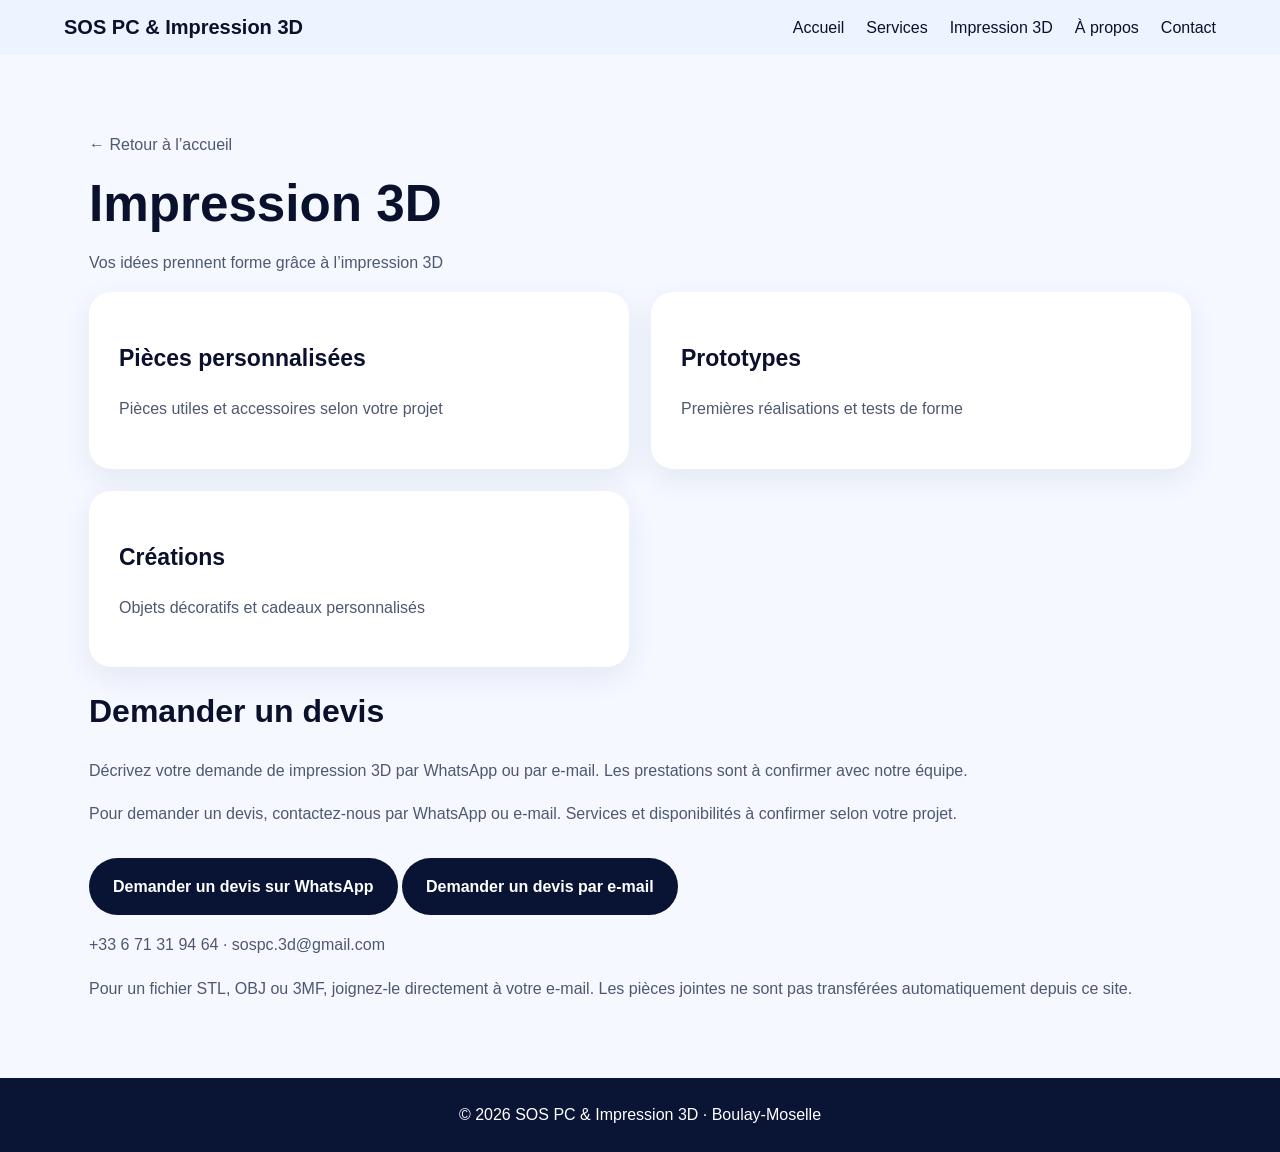
==== impression-3d.html @ f1ce177b "Add working WhatsApp and email quote contact options" ====
<!doctype html><html lang="fr"><head><meta charset="utf-8"><meta name="viewport" content="width=device-width,initial-scale=1"><meta name="theme-color" content="#dce8ff"><link rel="stylesheet" href="style.css"><title>Impression 3D | SOS PC & Impression 3D</title></head><body><header class="site-header"><a href="index.html"><strong>SOS PC & Impression 3D</strong></a><nav><a href="index.html">Accueil</a><a href="informatique.html">Services</a><a href="impression-3d.html">Impression 3D</a><a href="index.html#apropos">À propos</a><a href="index.html#contact">Contact</a></nav></header><main class="section"><p><a href="index.html">← Retour à l’accueil</a></p><h1>Impression 3D</h1><p>Vos idées prennent forme grâce à l’impression 3D</p><div class="grid"><article class="tile"><h3>Pièces personnalisées</h3><p>Pièces utiles et accessoires selon votre projet</p></article><article class="tile"><h3>Prototypes</h3><p>Premières réalisations et tests de forme</p></article><article class="tile"><h3>Créations</h3><p>Objets décoratifs et cadeaux personnalisés</p></article></div><section id="devis"><h2>Demander un devis</h2><p>Décrivez votre demande de impression 3D par WhatsApp ou par e-mail. Les prestations sont à confirmer avec notre équipe.</p><p>Pour demander un devis, contactez-nous par WhatsApp ou e-mail. Services et disponibilités à confirmer selon votre projet.</p><p><a class="btn" href="https://wa.me/33671319464?text=Bonjour%2C%20je%20souhaite%20demander%20un%20devis%20%C3%A0%20SOS%20PC%20%26%20Impression%203D." target="_blank" rel="noopener">Demander un devis sur WhatsApp</a> <a class="btn" href="mailto:sospc.3d@gmail.com?subject=Demande%20de%20devis%20SOS%20PC">Demander un devis par e-mail</a></p><p><a href="tel:+33671319464">+33 6 71 31 94 64</a> · <a href="mailto:sospc.3d@gmail.com">sospc.3d@gmail.com</a></p><p>Pour un fichier STL, OBJ ou 3MF, joignez-le directement à votre e-mail. Les pièces jointes ne sont pas transférées automatiquement depuis ce site.</p></section></main><footer>© 2026 SOS PC & Impression 3D · Boulay-Moselle</footer></body></html>
---- style.css ----
*{box-sizing:border-box}html{scroll-behavior:smooth}body{margin:0;font-family:Arial,sans-serif;color:#09112c;background:#f5f8ff}a{text-decoration:none;color:inherit}.desktop-hero{position:relative;max-width:1920px;margin:auto}.desktop-hero img{display:block;width:100%;height:auto}.hotspot{position:absolute;display:block;border-radius:16px}.hotspot:focus-visible{outline:4px solid #00b7ff;outline-offset:2px}.nav-home{left:30%;top:0;width:9%;height:9%}.nav-services{left:39%;top:0;width:10%;height:9%}.nav-print{left:49%;top:0;width:15%;height:9%}.nav-about{left:64%;top:0;width:11%;height:9%}.nav-contact{left:75%;top:0;width:10%;height:9%}.pc-link{left:8%;top:68%;width:20%;height:17%}.print-link{left:29%;top:68%;width:20%;height:17%}.assist-link{left:50%;top:68%;width:20%;height:17%}.contact-link{left:40%;top:87%;width:21%;height:9%}.mobile-hero{display:none}.site-header{background:#eef4ff;padding:16px 5%;display:flex;justify-content:space-between;align-items:center;gap:15px;flex-wrap:wrap}.site-header strong{font-size:20px}.site-header nav{display:flex;gap:22px;flex-wrap:wrap}.site-header a:hover{color:#1686d3}.section{max-width:1150px;margin:auto;padding:60px 24px}.section h1{font-size:clamp(32px,4vw,52px);margin:0 0 15px}.section h2{font-size:32px}.section p{line-height:1.7;color:#4e5870}.grid{display:grid;grid-template-columns:repeat(2,1fr);gap:22px}.tile{padding:30px;background:white;border-radius:22px;box-shadow:0 10px 30px #12275414}.tile h3{font-size:23px}.btn{display:inline-block;background:#091333;color:white;border-radius:40px;padding:15px 24px;font-weight:bold;margin-top:15px}.btn:hover{background:#145c9e}footer{background:#0a1435;color:white;text-align:center;padding:28px}input,textarea{display:block;width:100%;padding:13px;margin:10px 0 20px;border:1px solid #c5cce0;border-radius:10px;font:inherit}textarea{min-height:140px}.notice{background:#e6f3ff;padding:14px;border-radius:12px}.mobile-cards{display:grid;grid-template-columns:1fr 1fr;gap:15px}.mobile-cards a{padding:22px;border-radius:20px;background:#fff;box-shadow:0 8px 25px #09133315;font-weight:bold}.mobile-cards span{display:block;font-size:38px;margin-bottom:12px}@media(max-width:720px){.desktop-hero{display:none}.mobile-hero{display:block;background:linear-gradient(125deg,#c8dcff,#e7ddfa);padding:18px 18px 50px;text-align:center}.mobile-hero img{width:100%;max-width:480px;border-radius:20px;box-shadow:0 15px 40px #101a442a}.mobile-hero h1{font-size:32px}.mobile-hero p{font-size:16px}.mobile-cards{grid-template-columns:1fr}.grid{grid-template-columns:1fr}.section{padding:42px 18px}.site-header nav{gap:12px;font-size:14px}}
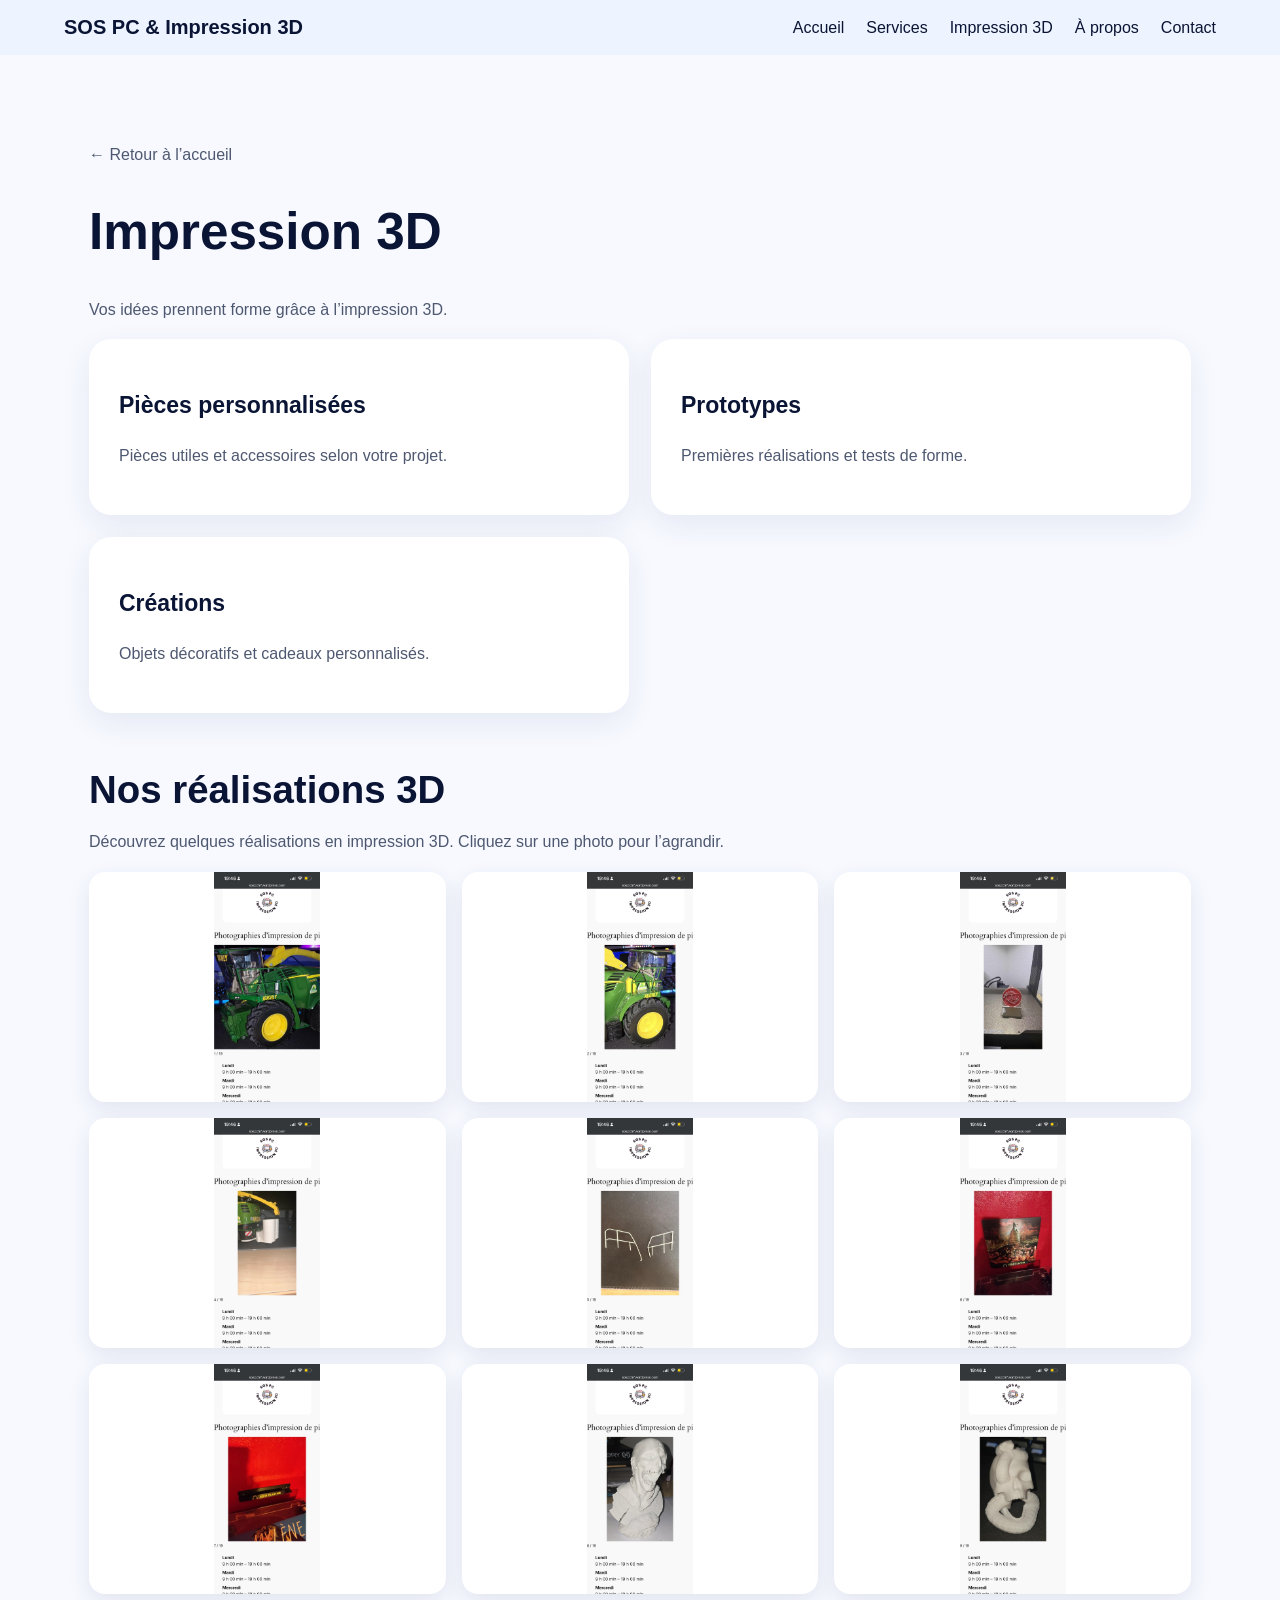
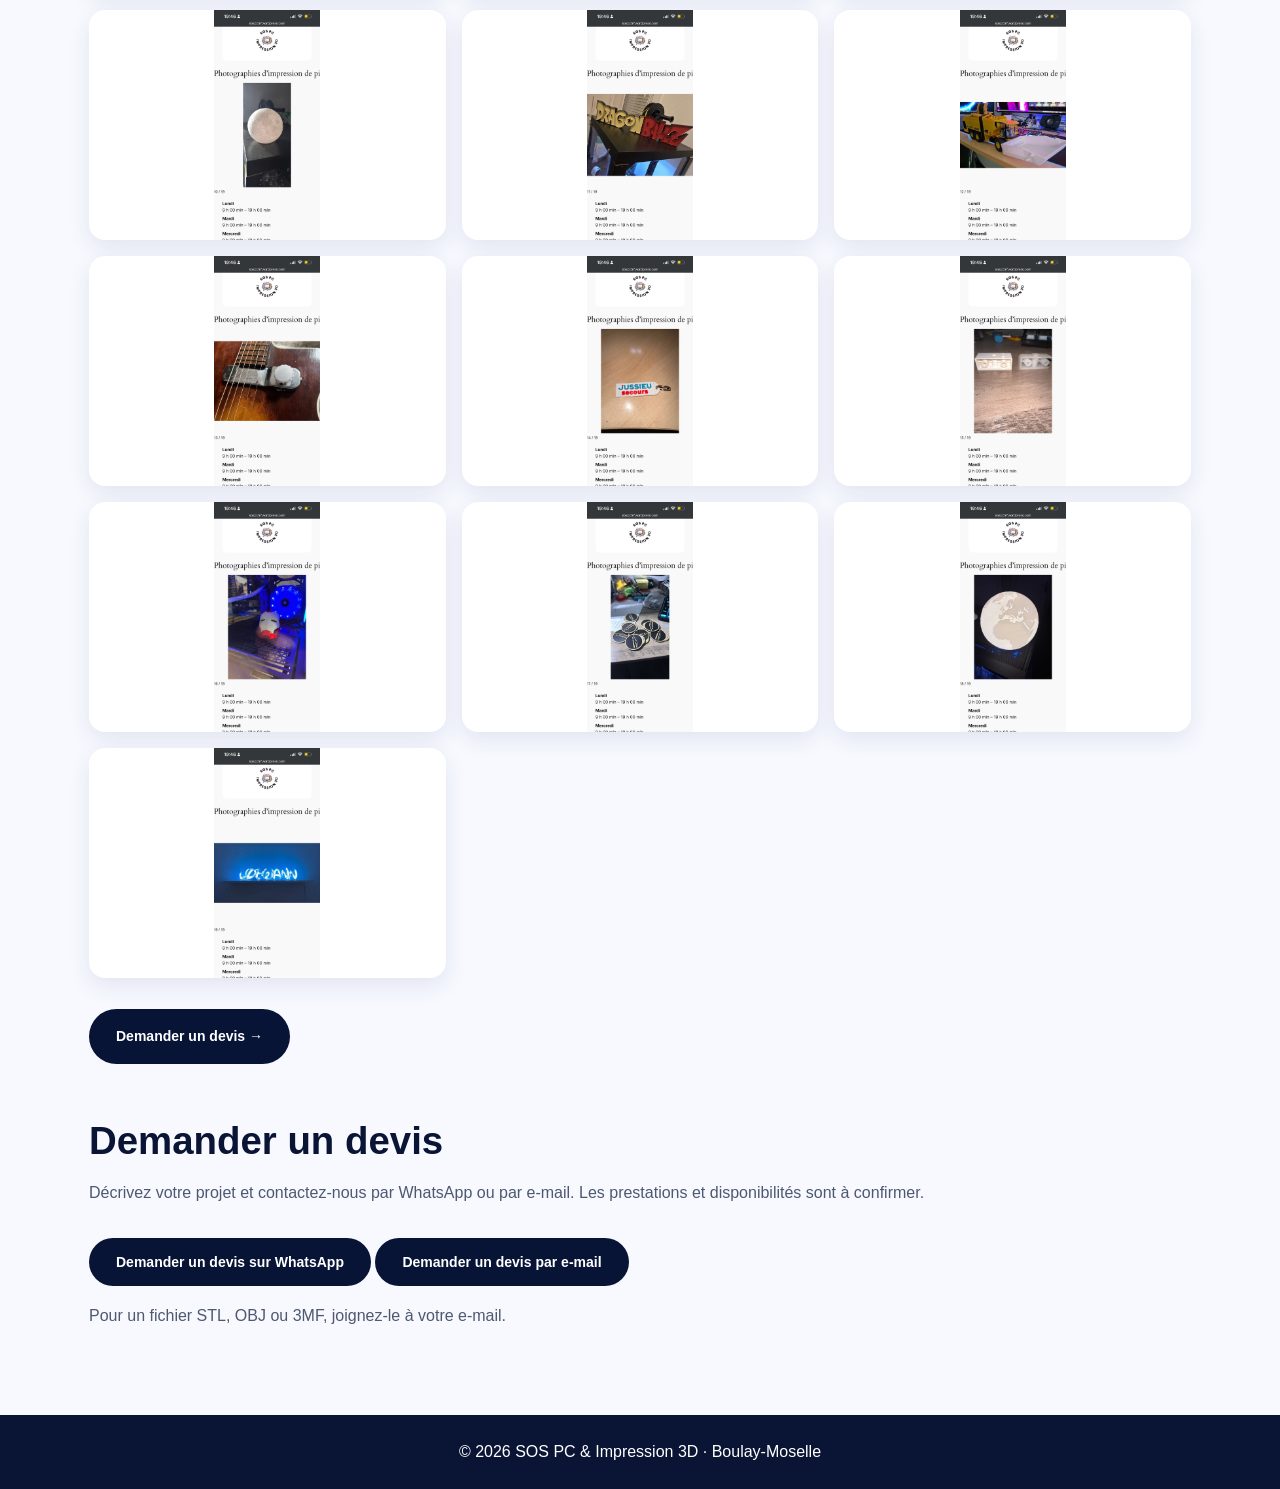
==== commit 98f8605b: "Add files via upload" ====
--- a/impression-3d.html
+++ b/impression-3d.html
@@ -1 +1,22 @@
-<!doctype html><html lang="fr"><head><meta charset="utf-8"><meta name="viewport" content="width=device-width,initial-scale=1"><meta name="theme-color" content="#dce8ff"><link rel="stylesheet" href="style.css"><title>Impression 3D | SOS PC & Impression 3D</title></head><body><header class="site-header"><a href="index.html"><strong>SOS PC & Impression 3D</strong></a><nav><a href="index.html">Accueil</a><a href="informatique.html">Services</a><a href="impression-3d.html">Impression 3D</a><a href="index.html#apropos">À propos</a><a href="index.html#contact">Contact</a></nav></header><main class="section"><p><a href="index.html">← Retour à l’accueil</a></p><h1>Impression 3D</h1><p>Vos idées prennent forme grâce à l’impression 3D</p><div class="grid"><article class="tile"><h3>Pièces personnalisées</h3><p>Pièces utiles et accessoires selon votre projet</p></article><article class="tile"><h3>Prototypes</h3><p>Premières réalisations et tests de forme</p></article><article class="tile"><h3>Créations</h3><p>Objets décoratifs et cadeaux personnalisés</p></article></div><section id="devis"><h2>Demander un devis</h2><p>Décrivez votre demande de impression 3D par WhatsApp ou par e-mail. Les prestations sont à confirmer avec notre équipe.</p><p>Pour demander un devis, contactez-nous par WhatsApp ou e-mail. Services et disponibilités à confirmer selon votre projet.</p><p><a class="btn" href="https://wa.me/33671319464?text=Bonjour%2C%20je%20souhaite%20demander%20un%20devis%20%C3%A0%20SOS%20PC%20%26%20Impression%203D." target="_blank" rel="noopener">Demander un devis sur WhatsApp</a> <a class="btn" href="mailto:sospc.3d@gmail.com?subject=Demande%20de%20devis%20SOS%20PC">Demander un devis par e-mail</a></p><p><a href="tel:+33671319464">+33 6 71 31 94 64</a> · <a href="mailto:sospc.3d@gmail.com">sospc.3d@gmail.com</a></p><p>Pour un fichier STL, OBJ ou 3MF, joignez-le directement à votre e-mail. Les pièces jointes ne sont pas transférées automatiquement depuis ce site.</p></section></main><footer>© 2026 SOS PC & Impression 3D · Boulay-Moselle</footer></body></html>+<!doctype html><html lang="fr"><head><meta charset="utf-8"><meta name="viewport" content="width=device-width,initial-scale=1"><link rel="stylesheet" href="style.css"><title>Impression 3D | SOS PC & Impression 3D</title>
+<style>.realisations{margin:55px 0}.photo-grid{display:grid;grid-template-columns:repeat(3,minmax(0,1fr));gap:16px}.photo-grid a{display:block;background:white;border-radius:16px;overflow:hidden;box-shadow:0 8px 22px #12275418}.photo-grid img{display:block;width:100%;height:230px;object-fit:contain;transition:transform .2s}.photo-grid a:hover img{transform:scale(1.035)}@media(max-width:720px){.photo-grid{grid-template-columns:repeat(2,minmax(0,1fr))}.photo-grid img{height:160px}}@media(max-width:420px){.photo-grid{grid-template-columns:1fr}}</style></head><body><header class="site-header"><a href="index.html"><strong>SOS PC & Impression 3D</strong></a><nav><a href="index.html">Accueil</a><a href="informatique.html">Services</a><a href="impression-3d.html">Impression 3D</a><a href="index.html#apropos">À propos</a><a href="index.html#contact">Contact</a></nav></header><main class="section"><p><a href="index.html">← Retour à l’accueil</a></p><h1>Impression 3D</h1><p>Vos idées prennent forme grâce à l’impression 3D.</p><div class="grid"><article class="tile"><h3>Pièces personnalisées</h3><p>Pièces utiles et accessoires selon votre projet.</p></article><article class="tile"><h3>Prototypes</h3><p>Premières réalisations et tests de forme.</p></article><article class="tile"><h3>Créations</h3><p>Objets décoratifs et cadeaux personnalisés.</p></article></div>
+<section class="realisations" id="realisations"><h2>Nos réalisations 3D</h2><p>Découvrez quelques réalisations en impression 3D. Cliquez sur une photo pour l’agrandir.</p><div class="photo-grid"><a href="realisations/realisation-01.jpg" target="_blank" rel="noopener"><img loading="lazy" src="realisations/realisation-01.jpg" alt="Réalisation en impression 3D numéro 1"></a>
+<a href="realisations/realisation-02.jpg" target="_blank" rel="noopener"><img loading="lazy" src="realisations/realisation-02.jpg" alt="Réalisation en impression 3D numéro 2"></a>
+<a href="realisations/realisation-03.jpg" target="_blank" rel="noopener"><img loading="lazy" src="realisations/realisation-03.jpg" alt="Réalisation en impression 3D numéro 3"></a>
+<a href="realisations/realisation-04.jpg" target="_blank" rel="noopener"><img loading="lazy" src="realisations/realisation-04.jpg" alt="Réalisation en impression 3D numéro 4"></a>
+<a href="realisations/realisation-05.jpg" target="_blank" rel="noopener"><img loading="lazy" src="realisations/realisation-05.jpg" alt="Réalisation en impression 3D numéro 5"></a>
+<a href="realisations/realisation-06.jpg" target="_blank" rel="noopener"><img loading="lazy" src="realisations/realisation-06.jpg" alt="Réalisation en impression 3D numéro 6"></a>
+<a href="realisations/realisation-07.jpg" target="_blank" rel="noopener"><img loading="lazy" src="realisations/realisation-07.jpg" alt="Réalisation en impression 3D numéro 7"></a>
+<a href="realisations/realisation-08.jpg" target="_blank" rel="noopener"><img loading="lazy" src="realisations/realisation-08.jpg" alt="Réalisation en impression 3D numéro 8"></a>
+<a href="realisations/realisation-09.jpg" target="_blank" rel="noopener"><img loading="lazy" src="realisations/realisation-09.jpg" alt="Réalisation en impression 3D numéro 9"></a>
+<a href="realisations/realisation-10.jpg" target="_blank" rel="noopener"><img loading="lazy" src="realisations/realisation-10.jpg" alt="Réalisation en impression 3D numéro 10"></a>
+<a href="realisations/realisation-11.jpg" target="_blank" rel="noopener"><img loading="lazy" src="realisations/realisation-11.jpg" alt="Réalisation en impression 3D numéro 11"></a>
+<a href="realisations/realisation-12.jpg" target="_blank" rel="noopener"><img loading="lazy" src="realisations/realisation-12.jpg" alt="Réalisation en impression 3D numéro 12"></a>
+<a href="realisations/realisation-13.jpg" target="_blank" rel="noopener"><img loading="lazy" src="realisations/realisation-13.jpg" alt="Réalisation en impression 3D numéro 13"></a>
+<a href="realisations/realisation-14.jpg" target="_blank" rel="noopener"><img loading="lazy" src="realisations/realisation-14.jpg" alt="Réalisation en impression 3D numéro 14"></a>
+<a href="realisations/realisation-15.jpg" target="_blank" rel="noopener"><img loading="lazy" src="realisations/realisation-15.jpg" alt="Réalisation en impression 3D numéro 15"></a>
+<a href="realisations/realisation-16.jpg" target="_blank" rel="noopener"><img loading="lazy" src="realisations/realisation-16.jpg" alt="Réalisation en impression 3D numéro 16"></a>
+<a href="realisations/realisation-17.jpg" target="_blank" rel="noopener"><img loading="lazy" src="realisations/realisation-17.jpg" alt="Réalisation en impression 3D numéro 17"></a>
+<a href="realisations/realisation-18.jpg" target="_blank" rel="noopener"><img loading="lazy" src="realisations/realisation-18.jpg" alt="Réalisation en impression 3D numéro 18"></a>
+<a href="realisations/realisation-19.jpg" target="_blank" rel="noopener"><img loading="lazy" src="realisations/realisation-19.jpg" alt="Réalisation en impression 3D numéro 19"></a></div><p><a class="btn" href="#devis">Demander un devis →</a></p></section>
+<section id="devis"><h2>Demander un devis</h2><p>Décrivez votre projet et contactez-nous par WhatsApp ou par e-mail. Les prestations et disponibilités sont à confirmer.</p><a class="btn" href="https://wa.me/33671319464?text=Bonjour%2C%20je%20souhaite%20demander%20un%20devis%20pour%20une%20impression%203D." target="_blank" rel="noopener">Demander un devis sur WhatsApp</a> <a class="btn" href="mailto:sospc.3d@gmail.com?subject=Demande%20de%20devis%20Impression%203D">Demander un devis par e-mail</a><p>Pour un fichier STL, OBJ ou 3MF, joignez-le à votre e-mail.</p></section></main><footer>© 2026 SOS PC & Impression 3D · Boulay-Moselle</footer></body></html>
--- a/style.css
+++ b/style.css
@@ -1 +1 @@
-*{box-sizing:border-box}html{scroll-behavior:smooth}body{margin:0;font-family:Arial,sans-serif;color:#09112c;background:#f5f8ff}a{text-decoration:none;color:inherit}.desktop-hero{position:relative;max-width:1920px;margin:auto}.desktop-hero img{display:block;width:100%;height:auto}.hotspot{position:absolute;display:block;border-radius:16px}.hotspot:focus-visible{outline:4px solid #00b7ff;outline-offset:2px}.nav-home{left:30%;top:0;width:9%;height:9%}.nav-services{left:39%;top:0;width:10%;height:9%}.nav-print{left:49%;top:0;width:15%;height:9%}.nav-about{left:64%;top:0;width:11%;height:9%}.nav-contact{left:75%;top:0;width:10%;height:9%}.pc-link{left:8%;top:68%;width:20%;height:17%}.print-link{left:29%;top:68%;width:20%;height:17%}.assist-link{left:50%;top:68%;width:20%;height:17%}.contact-link{left:40%;top:87%;width:21%;height:9%}.mobile-hero{display:none}.site-header{background:#eef4ff;padding:16px 5%;display:flex;justify-content:space-between;align-items:center;gap:15px;flex-wrap:wrap}.site-header strong{font-size:20px}.site-header nav{display:flex;gap:22px;flex-wrap:wrap}.site-header a:hover{color:#1686d3}.section{max-width:1150px;margin:auto;padding:60px 24px}.section h1{font-size:clamp(32px,4vw,52px);margin:0 0 15px}.section h2{font-size:32px}.section p{line-height:1.7;color:#4e5870}.grid{display:grid;grid-template-columns:repeat(2,1fr);gap:22px}.tile{padding:30px;background:white;border-radius:22px;box-shadow:0 10px 30px #12275414}.tile h3{font-size:23px}.btn{display:inline-block;background:#091333;color:white;border-radius:40px;padding:15px 24px;font-weight:bold;margin-top:15px}.btn:hover{background:#145c9e}footer{background:#0a1435;color:white;text-align:center;padding:28px}input,textarea{display:block;width:100%;padding:13px;margin:10px 0 20px;border:1px solid #c5cce0;border-radius:10px;font:inherit}textarea{min-height:140px}.notice{background:#e6f3ff;padding:14px;border-radius:12px}.mobile-cards{display:grid;grid-template-columns:1fr 1fr;gap:15px}.mobile-cards a{padding:22px;border-radius:20px;background:#fff;box-shadow:0 8px 25px #09133315;font-weight:bold}.mobile-cards span{display:block;font-size:38px;margin-bottom:12px}@media(max-width:720px){.desktop-hero{display:none}.mobile-hero{display:block;background:linear-gradient(125deg,#c8dcff,#e7ddfa);padding:18px 18px 50px;text-align:center}.mobile-hero img{width:100%;max-width:480px;border-radius:20px;box-shadow:0 15px 40px #101a442a}.mobile-hero h1{font-size:32px}.mobile-hero p{font-size:16px}.mobile-cards{grid-template-columns:1fr}.grid{grid-template-columns:1fr}.section{padding:42px 18px}.site-header nav{gap:12px;font-size:14px}}+*{box-sizing:border-box}html{scroll-behavior:smooth}body{margin:0;font-family:Inter,Arial,sans-serif;color:#0a1434;background:#f7f9ff}a{text-decoration:none;color:inherit}.topbar{position:relative;z-index:2;display:flex;align-items:center;justify-content:space-between;gap:18px;padding:17px clamp(18px,4vw,62px);background:#e8e8f9;border-bottom:1px solid #d5d9f5;box-shadow:0 4px 24px #11153b0d}.brand{display:flex;align-items:center;gap:10px;font-size:clamp(15px,1.45vw,21px);font-weight:800;white-space:nowrap}.brand-icon{font-size:30px}.amp{color:#3887dc}.topbar nav{display:flex;align-items:center;gap:clamp(10px,1.6vw,28px)}.topbar nav a{font-size:clamp(12px,1vw,16px);font-weight:600;padding:12px 3px;border-bottom:3px solid transparent;white-space:nowrap;transition:color .2s,border-color .2s}.topbar nav a:hover,.topbar nav .active{color:#1764b4;border-color:#38a4eb}.availability{display:flex;align-items:center;gap:8px;background:#081333;color:white;border-radius:30px;padding:14px 18px;font-weight:700;font-size:13px;white-space:nowrap;box-shadow:0 5px 15px #07143b30}.dot{width:8px;height:8px;background:#18d889;border-radius:50%}.new-hero{position:relative;overflow:hidden;text-align:center;background:linear-gradient(140deg,#b9c8f8 0%,#f0e8fb 48%,#cad9fa 100%);padding:0 24px 62px}.hero-art{height:clamp(260px,29vw,450px);max-width:1536px;margin:0 auto;background-image:url('referencia.jpg');background-repeat:no-repeat;background-size:100% auto;background-position:center 10%;mask-image:linear-gradient(to bottom,black 80%,transparent 100%)}.hero-copy{position:relative;margin:-4px auto 28px}.hero-copy h1{font-size:clamp(35px,4.2vw,68px);letter-spacing:-2px;line-height:1.12;margin:0 0 13px}.hero-copy h1 span{color:#256fc1}.hero-copy p{font-size:clamp(16px,1.65vw,25px);letter-spacing:.5px;margin:0}.hero-cards{max-width:1290px;margin:32px auto 28px;display:grid;grid-template-columns:repeat(4,minmax(0,1fr));gap:18px}.service-card{display:flex;flex-direction:column;align-items:center;justify-content:center;min-height:170px;padding:24px 12px;background:#ffffffb8;border:1px solid #ffffffd9;border-radius:24px;box-shadow:0 12px 32px #222b6b18;backdrop-filter:blur(12px);transition:transform .2s,box-shadow .2s}.service-card:hover,.service-card:focus-visible{transform:translateY(-7px);box-shadow:0 18px 35px #222b6b2d;outline:2px solid #6bbaf3}.card-icon{font-size:35px;margin-bottom:9px}.service-card strong{font-size:clamp(15px,1.4vw,22px)}.service-card small{color:#495372;font-size:13px;margin:9px 0}.card-arrow{font-size:12px;color:#1262b1;font-weight:800}.hero-cta,.btn{display:inline-flex;align-items:center;justify-content:center;gap:10px;background:#081436;color:#fff;border-radius:40px;padding:16px 27px;font-weight:800;transition:transform .2s,background .2s}.hero-cta{font-size:18px;box-shadow:0 7px 18px #0814362b}.hero-cta:hover,.btn:hover{background:#165da8;transform:translateY(-2px)}.hero-cta span{margin-left:15px}.section{max-width:1150px;margin:auto;padding:70px 24px}.section-heading{text-align:center;max-width:760px;margin:0 auto 35px}.eyebrow{font-size:12px;letter-spacing:2px;color:#2867b0;font-weight:800}.section h1{font-size:clamp(32px,4vw,52px)}.section h2{font-size:clamp(28px,3vw,42px);margin:14px 0}.section p{line-height:1.7;color:#4e5870}.grid{display:grid;grid-template-columns:repeat(2,minmax(0,1fr));gap:22px}.tile{padding:30px;background:white;border-radius:22px;box-shadow:0 10px 30px #12275414}.tile h3{font-size:23px}.btn{margin-top:15px;font-size:14px}.btn-light{background:white;color:#081436;border:1px solid #ccd4e6}.btn-light:hover{color:white}.contact-section{text-align:center;background:#edf2ff;border-radius:30px;margin-bottom:70px}.contact-actions{display:flex;justify-content:center;flex-wrap:wrap;gap:12px}.contact-section p a{color:#195da8;font-weight:700}footer{background:#0a1435;color:white;text-align:center;padding:28px}.site-header{background:#eef4ff;padding:16px 5%;display:flex;justify-content:space-between;align-items:center;gap:15px;flex-wrap:wrap}.site-header strong{font-size:20px}.site-header nav{display:flex;gap:22px;flex-wrap:wrap}.site-header a:hover{color:#1686d3}input,textarea{display:block;width:100%;padding:13px;margin:10px 0 20px;border:1px solid #c5cce0;border-radius:10px;font:inherit}textarea{min-height:140px}.notice{background:#e6f3ff;padding:14px;border-radius:12px}@media(max-width:1100px){.topbar{flex-wrap:wrap;justify-content:center}.topbar nav{order:3;width:100%;justify-content:center;flex-wrap:wrap}.hero-art{height:clamp(230px,34vw,380px)}}@media(max-width:720px){.topbar{padding:14px}.brand{font-size:16px}.brand-icon{font-size:22px}.availability{padding:10px 12px;font-size:11px}.topbar nav{gap:12px}.topbar nav a{font-size:12px;padding:8px 0}.new-hero{padding:0 16px 45px}.hero-art{height:clamp(150px,32vw,230px);background-size:120% auto;background-position:center 12%}.hero-copy h1{letter-spacing:-1px}.hero-cards{grid-template-columns:repeat(2,minmax(0,1fr));gap:10px;margin-top:26px}.service-card{min-height:155px;padding:15px 8px;border-radius:17px}.card-icon{font-size:29px}.service-card strong{font-size:15px}.service-card small{font-size:11px}.section{padding:45px 18px}.grid{grid-template-columns:1fr}.contact-section{margin:0 12px 35px}.contact-actions{flex-direction:column}.site-header nav{gap:12px;font-size:14px}}@media(max-width:380px){.hero-cards{grid-template-columns:1fr}.topbar nav{gap:9px}.topbar nav a{font-size:11px}}
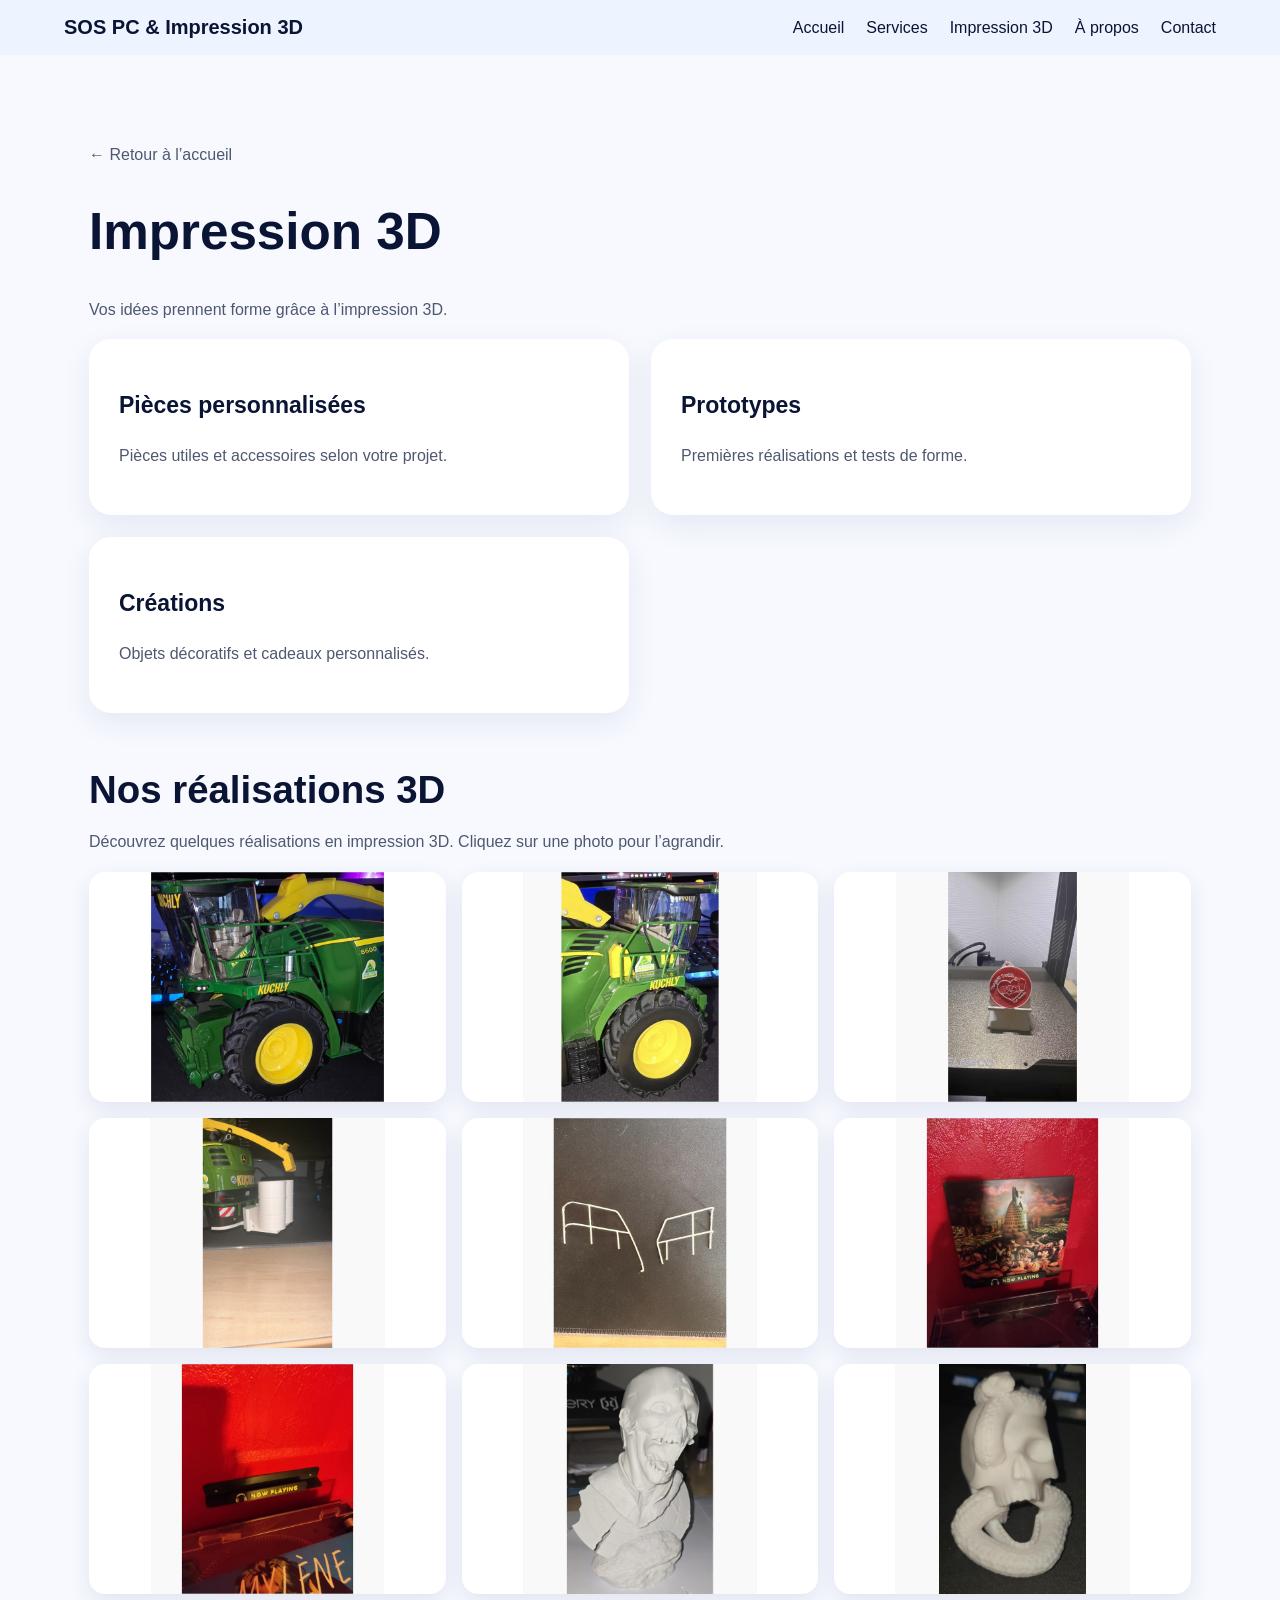
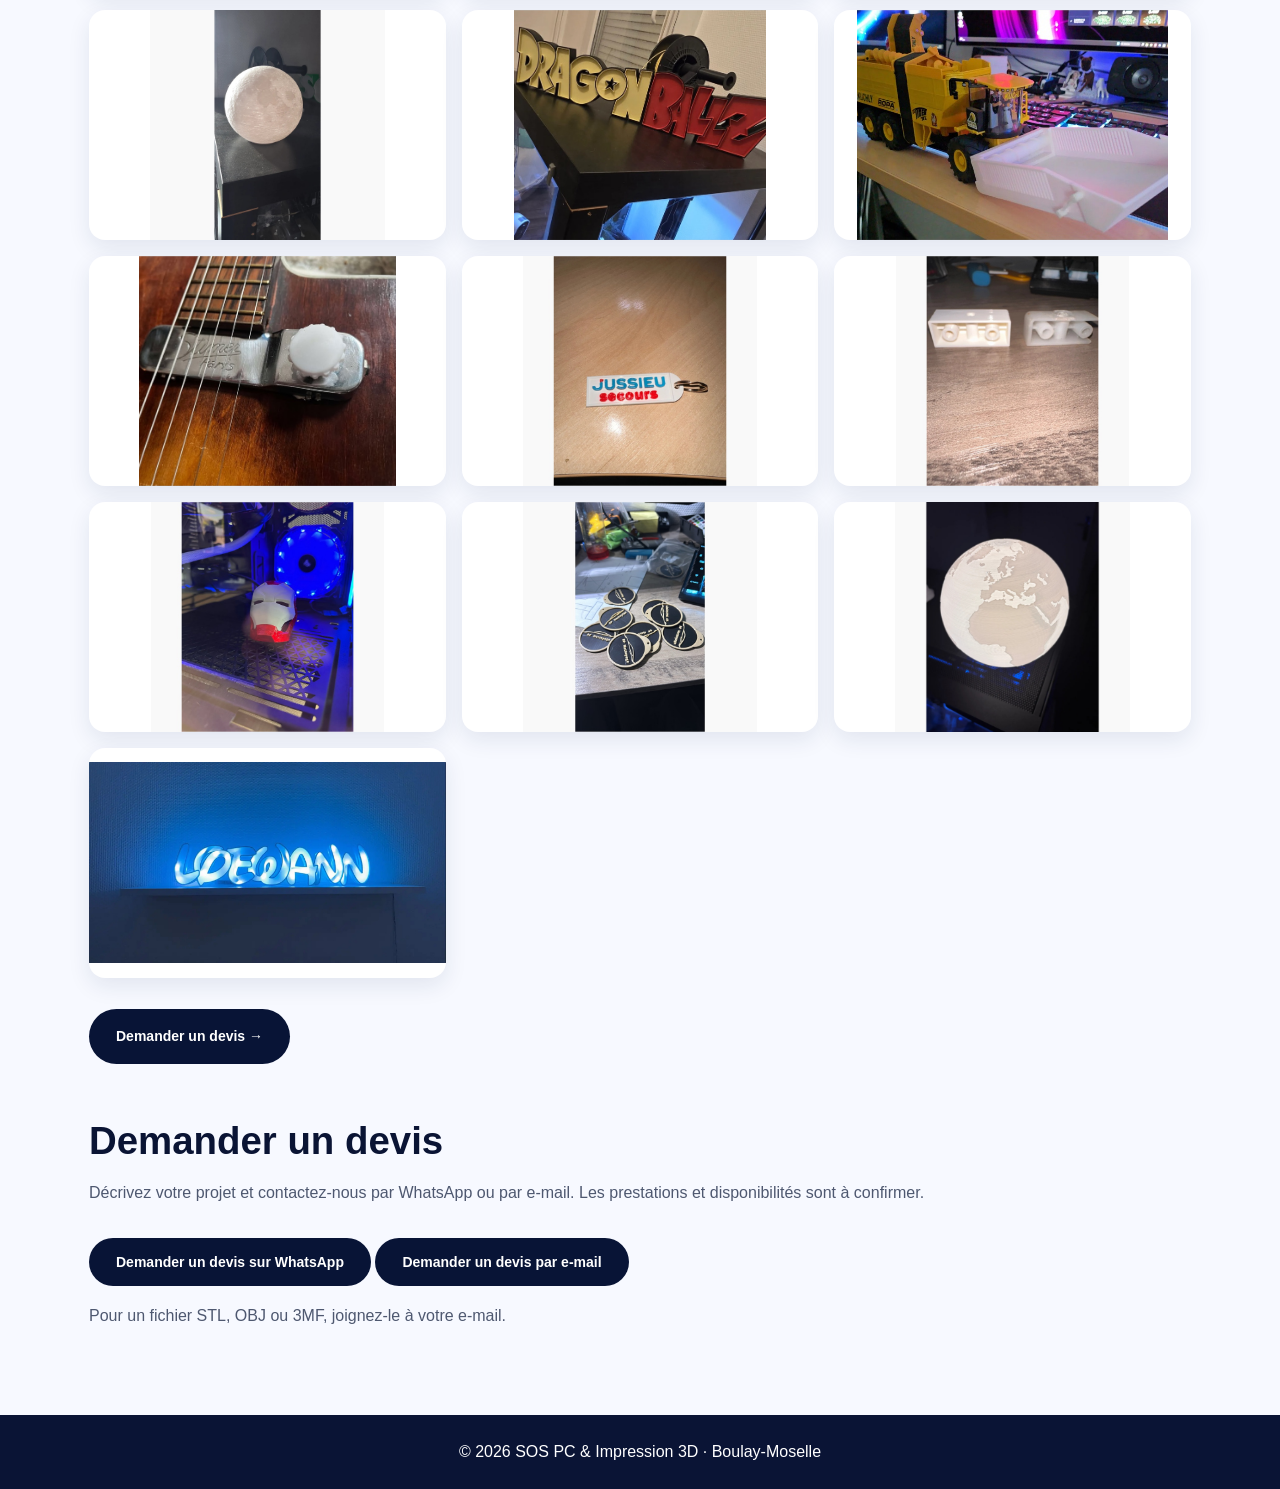
==== commit 22c147ee: "Configure original app logo for iPhone and Android" ====
--- a/impression-3d.html
+++ b/impression-3d.html
@@ -1,5 +1,5 @@
 <!doctype html><html lang="fr"><head><meta charset="utf-8"><meta name="viewport" content="width=device-width,initial-scale=1"><link rel="stylesheet" href="style.css"><title>Impression 3D | SOS PC & Impression 3D</title>
-<style>.realisations{margin:55px 0}.photo-grid{display:grid;grid-template-columns:repeat(3,minmax(0,1fr));gap:16px}.photo-grid a{display:block;background:white;border-radius:16px;overflow:hidden;box-shadow:0 8px 22px #12275418}.photo-grid img{display:block;width:100%;height:230px;object-fit:contain;transition:transform .2s}.photo-grid a:hover img{transform:scale(1.035)}@media(max-width:720px){.photo-grid{grid-template-columns:repeat(2,minmax(0,1fr))}.photo-grid img{height:160px}}@media(max-width:420px){.photo-grid{grid-template-columns:1fr}}</style></head><body><header class="site-header"><a href="index.html"><strong>SOS PC & Impression 3D</strong></a><nav><a href="index.html">Accueil</a><a href="informatique.html">Services</a><a href="impression-3d.html">Impression 3D</a><a href="index.html#apropos">À propos</a><a href="index.html#contact">Contact</a></nav></header><main class="section"><p><a href="index.html">← Retour à l’accueil</a></p><h1>Impression 3D</h1><p>Vos idées prennent forme grâce à l’impression 3D.</p><div class="grid"><article class="tile"><h3>Pièces personnalisées</h3><p>Pièces utiles et accessoires selon votre projet.</p></article><article class="tile"><h3>Prototypes</h3><p>Premières réalisations et tests de forme.</p></article><article class="tile"><h3>Créations</h3><p>Objets décoratifs et cadeaux personnalisés.</p></article></div>
+<style>.realisations{margin:55px 0}.photo-grid{display:grid;grid-template-columns:repeat(3,minmax(0,1fr));gap:16px}.photo-grid a{display:block;background:white;border-radius:16px;overflow:hidden;box-shadow:0 8px 22px #12275418}.photo-grid img{display:block;width:100%;height:230px;object-fit:contain;transition:transform .2s}.photo-grid a:hover img{transform:scale(1.035)}@media(max-width:720px){.photo-grid{grid-template-columns:repeat(2,minmax(0,1fr))}.photo-grid img{height:160px}}@media(max-width:420px){.photo-grid{grid-template-columns:1fr}}</style><link rel="icon" type="image/png" sizes="32x32" href="/favicon-32.png?v=20261013"><link rel="apple-touch-icon" sizes="180x180" href="/apple-touch-icon.png?v=20261013"><link rel="manifest" href="/site.webmanifest?v=20261013"><meta name="apple-mobile-web-app-capable" content="yes"><meta name="apple-mobile-web-app-title" content="SOS PC & Impression 3D"></head><body><header class="site-header"><a href="index.html"><strong>SOS PC & Impression 3D</strong></a><nav><a href="index.html">Accueil</a><a href="informatique.html">Services</a><a href="impression-3d.html">Impression 3D</a><a href="index.html#apropos">À propos</a><a href="index.html#contact">Contact</a></nav></header><main class="section"><p><a href="index.html">← Retour à l’accueil</a></p><h1>Impression 3D</h1><p>Vos idées prennent forme grâce à l’impression 3D.</p><div class="grid"><article class="tile"><h3>Pièces personnalisées</h3><p>Pièces utiles et accessoires selon votre projet.</p></article><article class="tile"><h3>Prototypes</h3><p>Premières réalisations et tests de forme.</p></article><article class="tile"><h3>Créations</h3><p>Objets décoratifs et cadeaux personnalisés.</p></article></div>
 <section class="realisations" id="realisations"><h2>Nos réalisations 3D</h2><p>Découvrez quelques réalisations en impression 3D. Cliquez sur une photo pour l’agrandir.</p><div class="photo-grid"><a href="realisations/realisation-01.jpg" target="_blank" rel="noopener"><img loading="lazy" src="realisations/realisation-01.jpg" alt="Réalisation en impression 3D numéro 1"></a>
 <a href="realisations/realisation-02.jpg" target="_blank" rel="noopener"><img loading="lazy" src="realisations/realisation-02.jpg" alt="Réalisation en impression 3D numéro 2"></a>
 <a href="realisations/realisation-03.jpg" target="_blank" rel="noopener"><img loading="lazy" src="realisations/realisation-03.jpg" alt="Réalisation en impression 3D numéro 3"></a>
--- a/style.css
+++ b/style.css
@@ -1 +1,15 @@
-*{box-sizing:border-box}html{scroll-behavior:smooth}body{margin:0;font-family:Inter,Arial,sans-serif;color:#0a1434;background:#f7f9ff}a{text-decoration:none;color:inherit}.topbar{position:relative;z-index:2;display:flex;align-items:center;justify-content:space-between;gap:18px;padding:17px clamp(18px,4vw,62px);background:#e8e8f9;border-bottom:1px solid #d5d9f5;box-shadow:0 4px 24px #11153b0d}.brand{display:flex;align-items:center;gap:10px;font-size:clamp(15px,1.45vw,21px);font-weight:800;white-space:nowrap}.brand-icon{font-size:30px}.amp{color:#3887dc}.topbar nav{display:flex;align-items:center;gap:clamp(10px,1.6vw,28px)}.topbar nav a{font-size:clamp(12px,1vw,16px);font-weight:600;padding:12px 3px;border-bottom:3px solid transparent;white-space:nowrap;transition:color .2s,border-color .2s}.topbar nav a:hover,.topbar nav .active{color:#1764b4;border-color:#38a4eb}.availability{display:flex;align-items:center;gap:8px;background:#081333;color:white;border-radius:30px;padding:14px 18px;font-weight:700;font-size:13px;white-space:nowrap;box-shadow:0 5px 15px #07143b30}.dot{width:8px;height:8px;background:#18d889;border-radius:50%}.new-hero{position:relative;overflow:hidden;text-align:center;background:linear-gradient(140deg,#b9c8f8 0%,#f0e8fb 48%,#cad9fa 100%);padding:0 24px 62px}.hero-art{height:clamp(260px,29vw,450px);max-width:1536px;margin:0 auto;background-image:url('referencia.jpg');background-repeat:no-repeat;background-size:100% auto;background-position:center 10%;mask-image:linear-gradient(to bottom,black 80%,transparent 100%)}.hero-copy{position:relative;margin:-4px auto 28px}.hero-copy h1{font-size:clamp(35px,4.2vw,68px);letter-spacing:-2px;line-height:1.12;margin:0 0 13px}.hero-copy h1 span{color:#256fc1}.hero-copy p{font-size:clamp(16px,1.65vw,25px);letter-spacing:.5px;margin:0}.hero-cards{max-width:1290px;margin:32px auto 28px;display:grid;grid-template-columns:repeat(4,minmax(0,1fr));gap:18px}.service-card{display:flex;flex-direction:column;align-items:center;justify-content:center;min-height:170px;padding:24px 12px;background:#ffffffb8;border:1px solid #ffffffd9;border-radius:24px;box-shadow:0 12px 32px #222b6b18;backdrop-filter:blur(12px);transition:transform .2s,box-shadow .2s}.service-card:hover,.service-card:focus-visible{transform:translateY(-7px);box-shadow:0 18px 35px #222b6b2d;outline:2px solid #6bbaf3}.card-icon{font-size:35px;margin-bottom:9px}.service-card strong{font-size:clamp(15px,1.4vw,22px)}.service-card small{color:#495372;font-size:13px;margin:9px 0}.card-arrow{font-size:12px;color:#1262b1;font-weight:800}.hero-cta,.btn{display:inline-flex;align-items:center;justify-content:center;gap:10px;background:#081436;color:#fff;border-radius:40px;padding:16px 27px;font-weight:800;transition:transform .2s,background .2s}.hero-cta{font-size:18px;box-shadow:0 7px 18px #0814362b}.hero-cta:hover,.btn:hover{background:#165da8;transform:translateY(-2px)}.hero-cta span{margin-left:15px}.section{max-width:1150px;margin:auto;padding:70px 24px}.section-heading{text-align:center;max-width:760px;margin:0 auto 35px}.eyebrow{font-size:12px;letter-spacing:2px;color:#2867b0;font-weight:800}.section h1{font-size:clamp(32px,4vw,52px)}.section h2{font-size:clamp(28px,3vw,42px);margin:14px 0}.section p{line-height:1.7;color:#4e5870}.grid{display:grid;grid-template-columns:repeat(2,minmax(0,1fr));gap:22px}.tile{padding:30px;background:white;border-radius:22px;box-shadow:0 10px 30px #12275414}.tile h3{font-size:23px}.btn{margin-top:15px;font-size:14px}.btn-light{background:white;color:#081436;border:1px solid #ccd4e6}.btn-light:hover{color:white}.contact-section{text-align:center;background:#edf2ff;border-radius:30px;margin-bottom:70px}.contact-actions{display:flex;justify-content:center;flex-wrap:wrap;gap:12px}.contact-section p a{color:#195da8;font-weight:700}footer{background:#0a1435;color:white;text-align:center;padding:28px}.site-header{background:#eef4ff;padding:16px 5%;display:flex;justify-content:space-between;align-items:center;gap:15px;flex-wrap:wrap}.site-header strong{font-size:20px}.site-header nav{display:flex;gap:22px;flex-wrap:wrap}.site-header a:hover{color:#1686d3}input,textarea{display:block;width:100%;padding:13px;margin:10px 0 20px;border:1px solid #c5cce0;border-radius:10px;font:inherit}textarea{min-height:140px}.notice{background:#e6f3ff;padding:14px;border-radius:12px}@media(max-width:1100px){.topbar{flex-wrap:wrap;justify-content:center}.topbar nav{order:3;width:100%;justify-content:center;flex-wrap:wrap}.hero-art{height:clamp(230px,34vw,380px)}}@media(max-width:720px){.topbar{padding:14px}.brand{font-size:16px}.brand-icon{font-size:22px}.availability{padding:10px 12px;font-size:11px}.topbar nav{gap:12px}.topbar nav a{font-size:12px;padding:8px 0}.new-hero{padding:0 16px 45px}.hero-art{height:clamp(150px,32vw,230px);background-size:120% auto;background-position:center 12%}.hero-copy h1{letter-spacing:-1px}.hero-cards{grid-template-columns:repeat(2,minmax(0,1fr));gap:10px;margin-top:26px}.service-card{min-height:155px;padding:15px 8px;border-radius:17px}.card-icon{font-size:29px}.service-card strong{font-size:15px}.service-card small{font-size:11px}.section{padding:45px 18px}.grid{grid-template-columns:1fr}.contact-section{margin:0 12px 35px}.contact-actions{flex-direction:column}.site-header nav{gap:12px;font-size:14px}}@media(max-width:380px){.hero-cards{grid-template-columns:1fr}.topbar nav{gap:9px}.topbar nav a{font-size:11px}}+*{box-sizing:border-box}html{scroll-behavior:smooth}body{margin:0;font-family:Inter,Arial,sans-serif;color:#0a1434;background:#f7f9ff}a{text-decoration:none;color:inherit}.topbar{position:relative;z-index:2;display:flex;align-items:center;justify-content:space-between;gap:18px;padding:17px clamp(18px,4vw,62px);background:#e8e8f9;border-bottom:1px solid #d5d9f5;box-shadow:0 4px 24px #11153b0d}.brand{display:flex;align-items:center;gap:10px;font-size:clamp(15px,1.45vw,21px);font-weight:800;white-space:nowrap}.brand-icon{font-size:30px}.amp{color:inherit}.topbar nav{display:flex;align-items:center;gap:clamp(10px,1.6vw,28px)}.topbar nav a{font-size:clamp(12px,1vw,16px);font-weight:600;padding:12px 3px;border-bottom:3px solid transparent;white-space:nowrap;transition:color .2s,border-color .2s}.topbar nav a:hover,.topbar nav .active{color:#1764b4;border-color:#38a4eb}.availability{display:flex;align-items:center;gap:8px;background:#081333;color:white;border-radius:30px;padding:14px 18px;font-weight:700;font-size:13px;white-space:nowrap;box-shadow:0 5px 15px #07143b30}.dot{width:8px;height:8px;background:#18d889;border-radius:50%}.new-hero{position:relative;overflow:hidden;text-align:center;background:linear-gradient(140deg,#b9c8f8 0%,#f0e8fb 48%,#cad9fa 100%);padding:0 24px 62px}.hero-art{height:clamp(260px,29vw,450px);max-width:1536px;margin:0 auto;background-image:url('referencia.jpg');background-repeat:no-repeat;background-size:100% auto;background-position:center 10%;mask-image:linear-gradient(to bottom,black 80%,transparent 100%)}.hero-copy{position:relative;margin:-4px auto 28px}.hero-copy h1{font-size:clamp(35px,4.2vw,68px);letter-spacing:-2px;line-height:1.12;margin:0 0 13px}.hero-copy h1 span{color:#256fc1}.hero-copy p{font-size:clamp(16px,1.65vw,25px);letter-spacing:.5px;margin:0}.hero-cards{max-width:1290px;margin:32px auto 28px;display:grid;grid-template-columns:repeat(4,minmax(0,1fr));gap:18px}.service-card{display:flex;flex-direction:column;align-items:center;justify-content:center;min-height:170px;padding:24px 12px;background:#ffffffb8;border:1px solid #ffffffd9;border-radius:24px;box-shadow:0 12px 32px #222b6b18;backdrop-filter:blur(12px);transition:transform .2s,box-shadow .2s}.service-card:hover,.service-card:focus-visible{transform:translateY(-7px);box-shadow:0 18px 35px #222b6b2d;outline:2px solid #6bbaf3}.card-icon{font-size:35px;margin-bottom:9px}.service-card strong{font-size:clamp(15px,1.4vw,22px)}.service-card small{color:#495372;font-size:13px;margin:9px 0}.card-arrow{font-size:12px;color:#1262b1;font-weight:800}.hero-cta,.btn{display:inline-flex;align-items:center;justify-content:center;gap:10px;background:#081436;color:#fff;border-radius:40px;padding:16px 27px;font-weight:800;transition:transform .2s,background .2s}.hero-cta{font-size:18px;box-shadow:0 7px 18px #0814362b}.hero-cta:hover,.btn:hover{background:#165da8;transform:translateY(-2px)}.hero-cta span{margin-left:15px}.section{max-width:1150px;margin:auto;padding:70px 24px}.section-heading{text-align:center;max-width:760px;margin:0 auto 35px}.eyebrow{font-size:12px;letter-spacing:2px;color:#2867b0;font-weight:800}.section h1{font-size:clamp(32px,4vw,52px)}.section h2{font-size:clamp(28px,3vw,42px);margin:14px 0}.section p{line-height:1.7;color:#4e5870}.grid{display:grid;grid-template-columns:repeat(2,minmax(0,1fr));gap:22px}.tile{padding:30px;background:white;border-radius:22px;box-shadow:0 10px 30px #12275414}.tile h3{font-size:23px}.btn{margin-top:15px;font-size:14px}.btn-light{background:white;color:#081436;border:1px solid #ccd4e6}.btn-light:hover{color:white}.contact-section{text-align:center;background:#edf2ff;border-radius:30px;margin-bottom:70px}.contact-actions{display:flex;justify-content:center;flex-wrap:wrap;gap:12px}.contact-section p a{color:#195da8;font-weight:700}footer{background:#0a1435;color:white;text-align:center;padding:28px}.site-header{background:#eef4ff;padding:16px 5%;display:flex;justify-content:space-between;align-items:center;gap:15px;flex-wrap:wrap}.site-header strong{font-size:20px}.site-header nav{display:flex;gap:22px;flex-wrap:wrap}.site-header a:hover{color:#1686d3}input,textarea{display:block;width:100%;padding:13px;margin:10px 0 20px;border:1px solid #c5cce0;border-radius:10px;font:inherit}textarea{min-height:140px}.notice{background:#e6f3ff;padding:14px;border-radius:12px}@media(max-width:1100px){.topbar{flex-wrap:wrap;justify-content:center}.topbar nav{order:3;width:100%;justify-content:center;flex-wrap:wrap}.hero-art{height:clamp(230px,34vw,380px)}}@media(max-width:720px){.topbar{padding:14px}.brand{font-size:16px}.brand-icon{font-size:22px}.availability{padding:10px 12px;font-size:11px}.topbar nav{gap:12px}.topbar nav a{font-size:12px;padding:8px 0}.new-hero{padding:0 16px 45px}.hero-art{height:clamp(150px,32vw,230px);background-size:120% auto;background-position:center 12%}.hero-copy h1{letter-spacing:-1px}.hero-cards{grid-template-columns:repeat(2,minmax(0,1fr));gap:10px;margin-top:26px}.service-card{min-height:155px;padding:15px 8px;border-radius:17px}.card-icon{font-size:29px}.service-card strong{font-size:15px}.service-card small{font-size:11px}.section{padding:45px 18px}.grid{grid-template-columns:1fr}.contact-section{margin:0 12px 35px}.contact-actions{flex-direction:column}.site-header nav{gap:12px;font-size:14px}}@media(max-width:380px){.hero-cards{grid-template-columns:1fr}.topbar nav{gap:9px}.topbar nav a{font-size:11px}}
+/* Clean hero: replace former background image containing duplicated navigation */
+.hero-illustration{display:flex;align-items:center;justify-content:center;gap:clamp(24px,6vw,90px);padding:42px 12px 12px;min-height:220px}.hero-device{display:grid;place-items:center;width:clamp(100px,18vw,210px);height:clamp(100px,18vw,210px);font-size:clamp(65px,11vw,125px);background:#ffffff9e;border:1px solid #ffffff;border-radius:32px;box-shadow:0 12px 36px #253b6d24}.hero-divider{height:110px;width:2px;background:#7d95c6aa}.hero-copy h1 span{font-size:inherit;font-weight:inherit;line-height:inherit}.hero-copy{margin:15px auto 28px}@media(max-width:720px){.hero-illustration{min-height:140px;padding-top:25px;gap:18px}.hero-divider{height:65px}.hero-device{border-radius:20px}}
+
+/* Ajustes do cabeçalho e do enquadramento da imagem original. */
+.brand-original{display:inline-block;flex:0 0 50px;width:50px;height:50px;border-radius:50%;background-image:url('referencia.jpg');background-repeat:no-repeat;background-size:930px auto;background-position:-35px -10px;background-color:#f6eafb;box-shadow:0 2px 7px #1321541a}
+.hero-art{position:relative;background-position:center 19%;}
+/* Reforçar o & minúsculo incorporado no desenho original, sem substituir a imagem. */
+.hero-art::after{content:"&";position:absolute;left:40.5%;top:73%;font-family:Arial,sans-serif;font-size:clamp(19px,2.2vw,34px);font-weight:900;line-height:1;color:#1c121d;transform:rotate(-20deg);background:transparent;padding:0;text-shadow:none;pointer-events:none}
+@media(max-width:720px){.brand-original{flex-basis:42px;width:42px;height:42px;background-size:780px auto;background-position:-29px -8px}.hero-art{background-position:center 22%}.hero-art::after{top:69%;left:39%;font-size:clamp(12px,3vw,22px)}}
+
+/* Refined original brand crop, preserving the approved artwork. */
+.brand-original{background-position:-24px -4px;background-size:930px auto;background-color:#e8e8f9;border-radius:50%;image-rendering:auto;}
+.hero-art::after{content:none!important;}
+@media(max-width:720px){.brand-original{background-size:780px auto;background-position:-20px -3px;}}
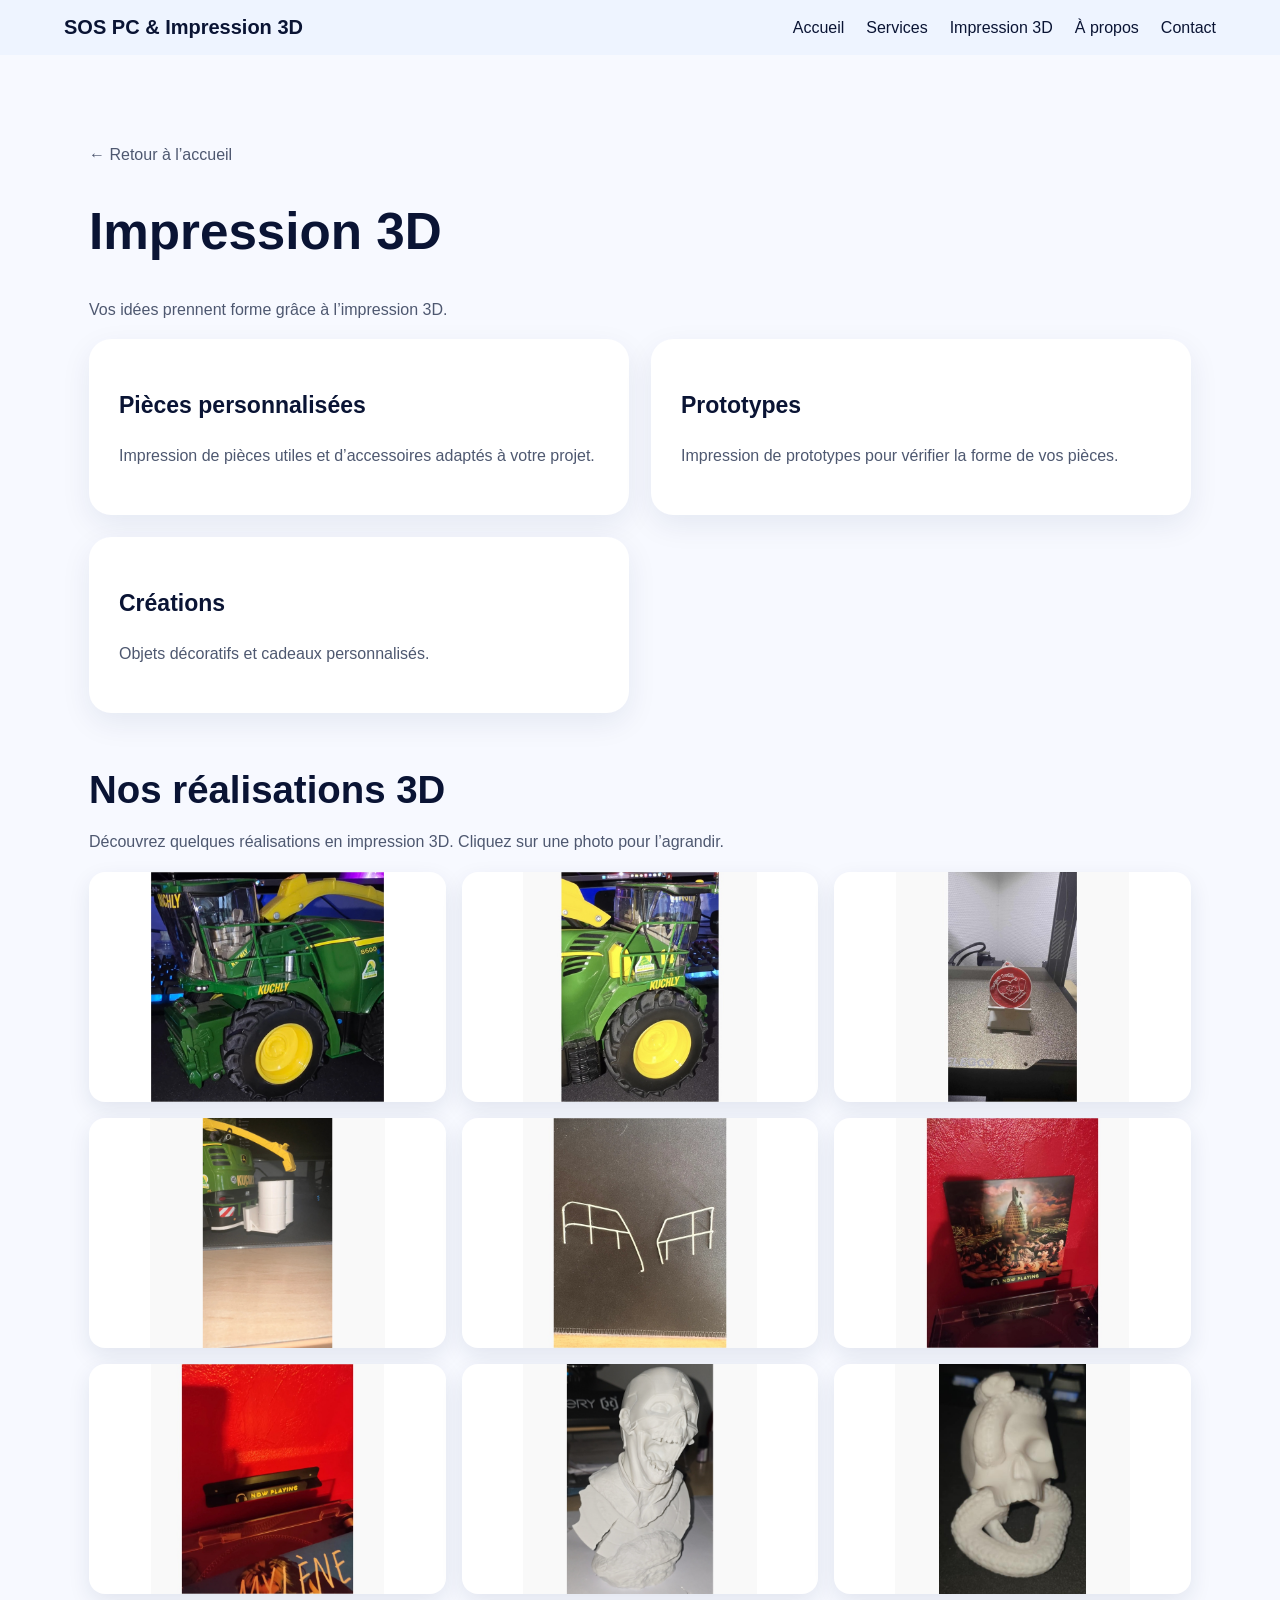
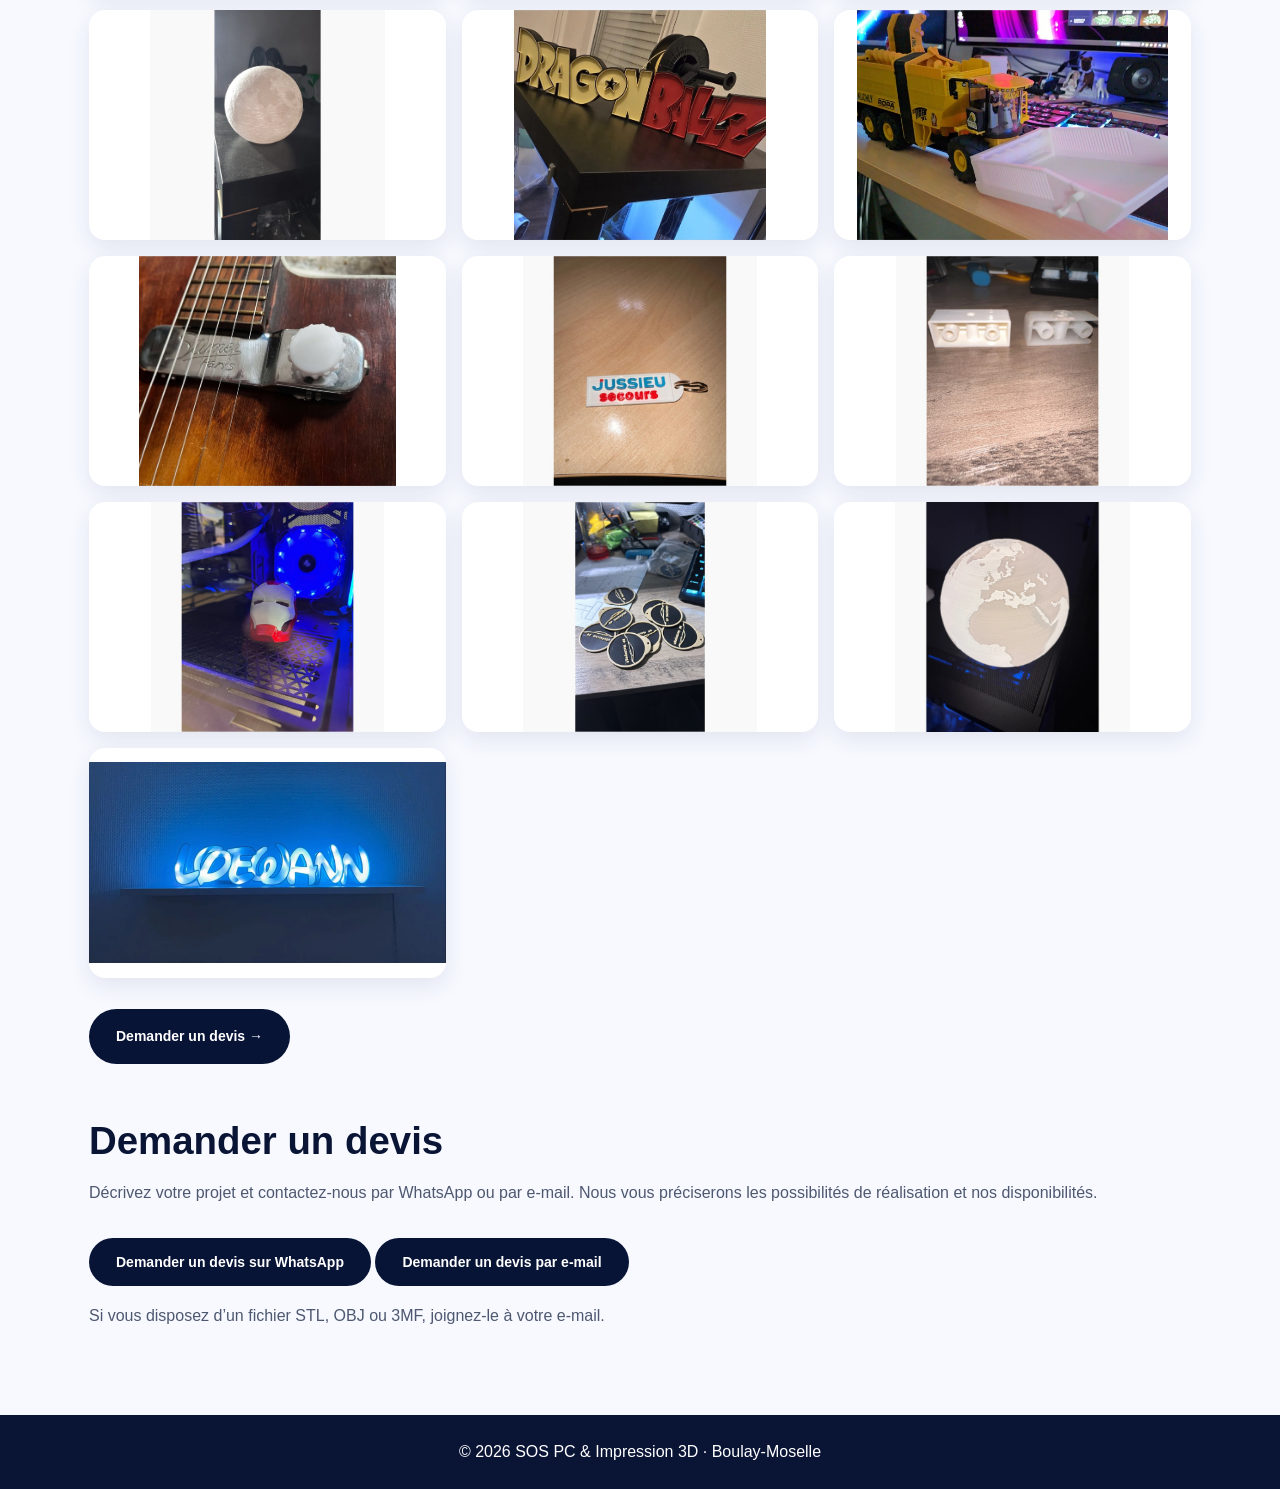
==== commit dc273ea5: "Polish French copy and improve narrow-screen readability" ====
--- a/impression-3d.html
+++ b/impression-3d.html
@@ -1,5 +1,5 @@
 <!doctype html><html lang="fr"><head><meta charset="utf-8"><meta name="viewport" content="width=device-width,initial-scale=1"><link rel="stylesheet" href="style.css"><title>Impression 3D | SOS PC & Impression 3D</title>
-<style>.realisations{margin:55px 0}.photo-grid{display:grid;grid-template-columns:repeat(3,minmax(0,1fr));gap:16px}.photo-grid a{display:block;background:white;border-radius:16px;overflow:hidden;box-shadow:0 8px 22px #12275418}.photo-grid img{display:block;width:100%;height:230px;object-fit:contain;transition:transform .2s}.photo-grid a:hover img{transform:scale(1.035)}@media(max-width:720px){.photo-grid{grid-template-columns:repeat(2,minmax(0,1fr))}.photo-grid img{height:160px}}@media(max-width:420px){.photo-grid{grid-template-columns:1fr}}</style><link rel="icon" type="image/png" sizes="32x32" href="/favicon-32.png?v=20261013"><link rel="apple-touch-icon" sizes="180x180" href="/apple-touch-icon.png?v=20261013"><link rel="manifest" href="/site.webmanifest?v=20261013"><meta name="apple-mobile-web-app-capable" content="yes"><meta name="apple-mobile-web-app-title" content="SOS PC & Impression 3D"></head><body><header class="site-header"><a href="index.html"><strong>SOS PC & Impression 3D</strong></a><nav><a href="index.html">Accueil</a><a href="informatique.html">Services</a><a href="impression-3d.html">Impression 3D</a><a href="index.html#apropos">À propos</a><a href="index.html#contact">Contact</a></nav></header><main class="section"><p><a href="index.html">← Retour à l’accueil</a></p><h1>Impression 3D</h1><p>Vos idées prennent forme grâce à l’impression 3D.</p><div class="grid"><article class="tile"><h3>Pièces personnalisées</h3><p>Pièces utiles et accessoires selon votre projet.</p></article><article class="tile"><h3>Prototypes</h3><p>Premières réalisations et tests de forme.</p></article><article class="tile"><h3>Créations</h3><p>Objets décoratifs et cadeaux personnalisés.</p></article></div>
+<style>.realisations{margin:55px 0}.photo-grid{display:grid;grid-template-columns:repeat(3,minmax(0,1fr));gap:16px}.photo-grid a{display:block;background:white;border-radius:16px;overflow:hidden;box-shadow:0 8px 22px #12275418}.photo-grid img{display:block;width:100%;height:230px;object-fit:contain;transition:transform .2s}.photo-grid a:hover img{transform:scale(1.035)}@media(max-width:720px){.photo-grid{grid-template-columns:repeat(2,minmax(0,1fr))}.photo-grid img{height:160px}}@media(max-width:420px){.photo-grid{grid-template-columns:1fr}}</style><link rel="icon" type="image/png" sizes="32x32" href="/favicon-32.png?v=20261013"><link rel="apple-touch-icon" sizes="180x180" href="/apple-touch-icon.png?v=20261013"><link rel="manifest" href="/site.webmanifest?v=20261013"><meta name="apple-mobile-web-app-capable" content="yes"><meta name="apple-mobile-web-app-title" content="SOS PC & Impression 3D"></head><body><header class="site-header"><a href="index.html"><strong>SOS PC & Impression 3D</strong></a><nav aria-label="Navigation principale"><a href="index.html">Accueil</a><a href="informatique.html">Services</a><a href="impression-3d.html" aria-current="page">Impression 3D</a><a href="index.html#apropos">À propos</a><a href="index.html#contact">Contact</a></nav></header><main class="section"><p><a href="index.html">← Retour à l’accueil</a></p><h1>Impression 3D</h1><p>Vos idées prennent forme grâce à l’impression 3D.</p><div class="grid"><article class="tile"><h3>Pièces personnalisées</h3><p>Impression de pièces utiles et d’accessoires adaptés à votre projet.</p></article><article class="tile"><h3>Prototypes</h3><p>Impression de prototypes pour vérifier la forme de vos pièces.</p></article><article class="tile"><h3>Créations</h3><p>Objets décoratifs et cadeaux personnalisés.</p></article></div>
 <section class="realisations" id="realisations"><h2>Nos réalisations 3D</h2><p>Découvrez quelques réalisations en impression 3D. Cliquez sur une photo pour l’agrandir.</p><div class="photo-grid"><a href="realisations/realisation-01.jpg" target="_blank" rel="noopener"><img loading="lazy" src="realisations/realisation-01.jpg" alt="Réalisation en impression 3D numéro 1"></a>
 <a href="realisations/realisation-02.jpg" target="_blank" rel="noopener"><img loading="lazy" src="realisations/realisation-02.jpg" alt="Réalisation en impression 3D numéro 2"></a>
 <a href="realisations/realisation-03.jpg" target="_blank" rel="noopener"><img loading="lazy" src="realisations/realisation-03.jpg" alt="Réalisation en impression 3D numéro 3"></a>
@@ -19,4 +19,4 @@
 <a href="realisations/realisation-17.jpg" target="_blank" rel="noopener"><img loading="lazy" src="realisations/realisation-17.jpg" alt="Réalisation en impression 3D numéro 17"></a>
 <a href="realisations/realisation-18.jpg" target="_blank" rel="noopener"><img loading="lazy" src="realisations/realisation-18.jpg" alt="Réalisation en impression 3D numéro 18"></a>
 <a href="realisations/realisation-19.jpg" target="_blank" rel="noopener"><img loading="lazy" src="realisations/realisation-19.jpg" alt="Réalisation en impression 3D numéro 19"></a></div><p><a class="btn" href="#devis">Demander un devis →</a></p></section>
-<section id="devis"><h2>Demander un devis</h2><p>Décrivez votre projet et contactez-nous par WhatsApp ou par e-mail. Les prestations et disponibilités sont à confirmer.</p><a class="btn" href="https://wa.me/33671319464?text=Bonjour%2C%20je%20souhaite%20demander%20un%20devis%20pour%20une%20impression%203D." target="_blank" rel="noopener">Demander un devis sur WhatsApp</a> <a class="btn" href="mailto:sospc.3d@gmail.com?subject=Demande%20de%20devis%20Impression%203D">Demander un devis par e-mail</a><p>Pour un fichier STL, OBJ ou 3MF, joignez-le à votre e-mail.</p></section></main><footer>© 2026 SOS PC & Impression 3D · Boulay-Moselle</footer></body></html>+<section id="devis"><h2>Demander un devis</h2><p>Décrivez votre projet et contactez-nous par WhatsApp ou par e-mail. Nous vous préciserons les possibilités de réalisation et nos disponibilités.</p><a class="btn" href="https://wa.me/33671319464?text=Bonjour%2C%20je%20souhaite%20demander%20un%20devis%20pour%20une%20impression%203D." target="_blank" rel="noopener">Demander un devis sur WhatsApp</a> <a class="btn" href="mailto:sospc.3d@gmail.com?subject=Demande%20de%20devis%20Impression%203D">Demander un devis par e-mail</a><p>Si vous disposez d’un fichier STL, OBJ ou 3MF, joignez-le à votre e-mail.</p></section></main><footer>© 2026 SOS PC & Impression 3D · Boulay-Moselle</footer></body></html>
--- a/style.css
+++ b/style.css
@@ -13,3 +13,8 @@
 .brand-original{background-position:-24px -4px;background-size:930px auto;background-color:#e8e8f9;border-radius:50%;image-rendering:auto;}
 .hero-art::after{content:none!important;}
 @media(max-width:720px){.brand-original{background-size:780px auto;background-position:-20px -3px;}}
+
+/* Keep navigation and contact controls readable on narrow screens. */
+@media(max-width:380px){.brand{white-space:normal;min-width:0}.brand>span:last-child{min-width:0}.site-header strong{overflow-wrap:anywhere}.btn{max-width:100%;text-align:center}.section p a{overflow-wrap:anywhere}}
+a:focus-visible{outline:3px solid #1764b4;outline-offset:4px}
+@media(prefers-reduced-motion:reduce){html{scroll-behavior:auto}a{transition:none!important}}
